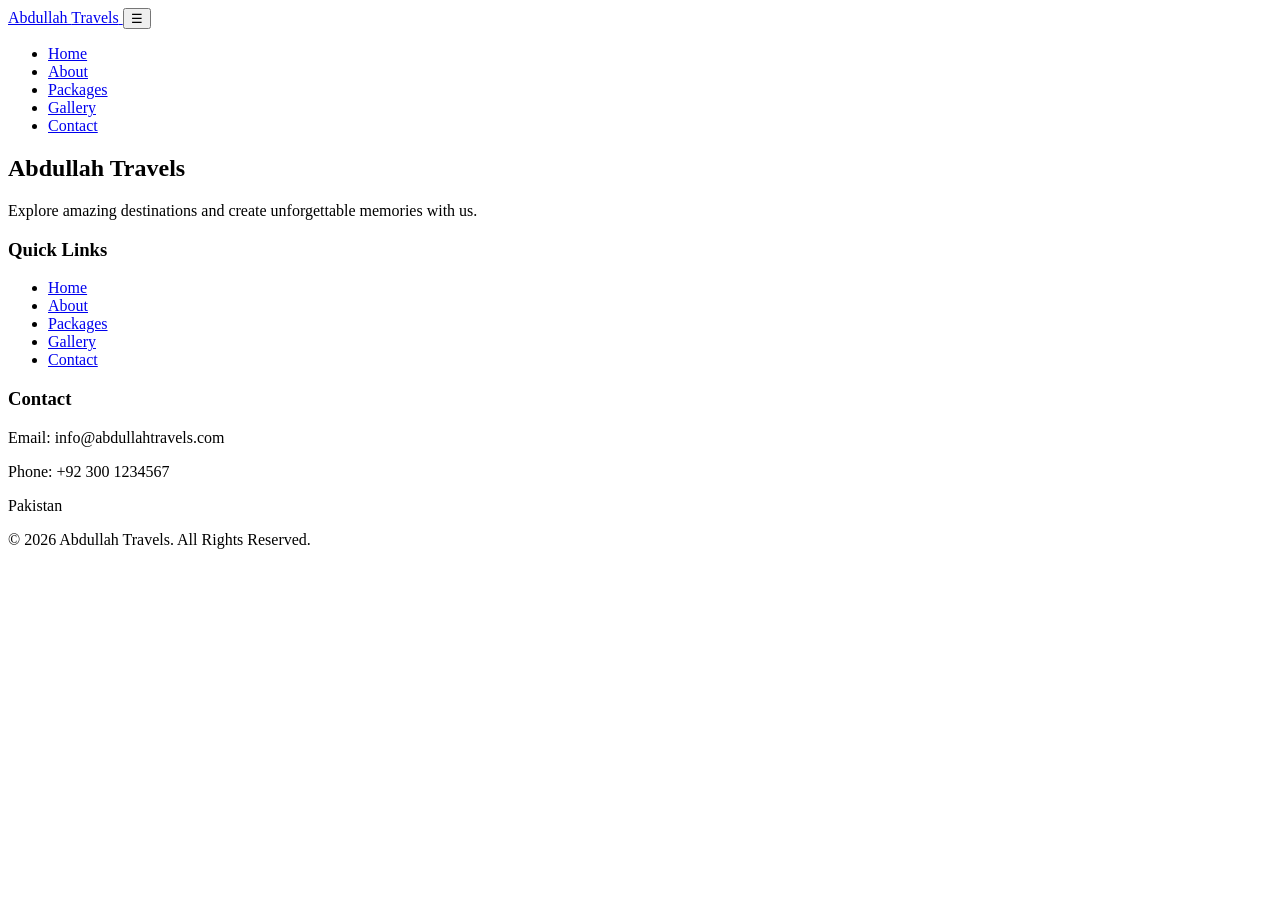
==== index.html @ 73f8c325 "Initial commit" ====
<!DOCTYPE html>
<html lang="en">
<head>
    <meta charset="UTF-8">
    <meta name="viewport" content="width=device-width, initial-scale=1.0">

    <meta
        name="description"
        content="Abdullah Travels - Explore amazing destinations and unforgettable travel experiences."
    >

    <title>Abdullah Travels | Explore More. Travel Better.</title>

    <link rel="stylesheet" href="styles/home.css">
</head>

<body>

    <header class="site-header">

        <nav class="navbar">

            <a href="index.html" class="logo">
                Abdullah <span>Travels</span>
            </a>

            <button
                class="menu-toggle"
                id="menuToggle"
                aria-label="Open navigation menu"
            >
                ☰
            </button>

            <ul class="nav-links" id="navLinks">
                <li>
                    <a href="index.html" class="active">Home</a>
                </li>

                <li>
                    <a href="about.html">About</a>
                </li>

                <li>
                    <a href="packages.html">Packages</a>
                </li>

                <li>
                    <a href="gallery.html">Gallery</a>
                </li>

                <li>
                    <a href="contact.html">Contact</a>
                </li>
            </ul>

        </nav>

    </header>


    <main>

        <!-- Home page content will go here -->

    </main>


    <footer class="site-footer">

        <div class="footer-container">

            <section class="footer-about">
                <h2>Abdullah Travels</h2>

                <p>
                    Explore amazing destinations and create unforgettable
                    memories with us.
                </p>
            </section>


            <section class="footer-links">
                <h3>Quick Links</h3>

                <ul>
                    <li><a href="index.html">Home</a></li>
                    <li><a href="about.html">About</a></li>
                    <li><a href="packages.html">Packages</a></li>
                    <li><a href="gallery.html">Gallery</a></li>
                    <li><a href="contact.html">Contact</a></li>
                </ul>
            </section>


            <section class="footer-contact">
                <h3>Contact</h3>

                <p>Email: info@abdullahtravels.com</p>
                <p>Phone: +92 300 1234567</p>
                <p>Pakistan</p>
            </section>

        </div>


        <div class="footer-bottom">

            <p>
                &copy; 2026 Abdullah Travels. All Rights Reserved.
            </p>

        </div>

    </footer>


    <script src="js/script.js"></script>

</body>
</html>
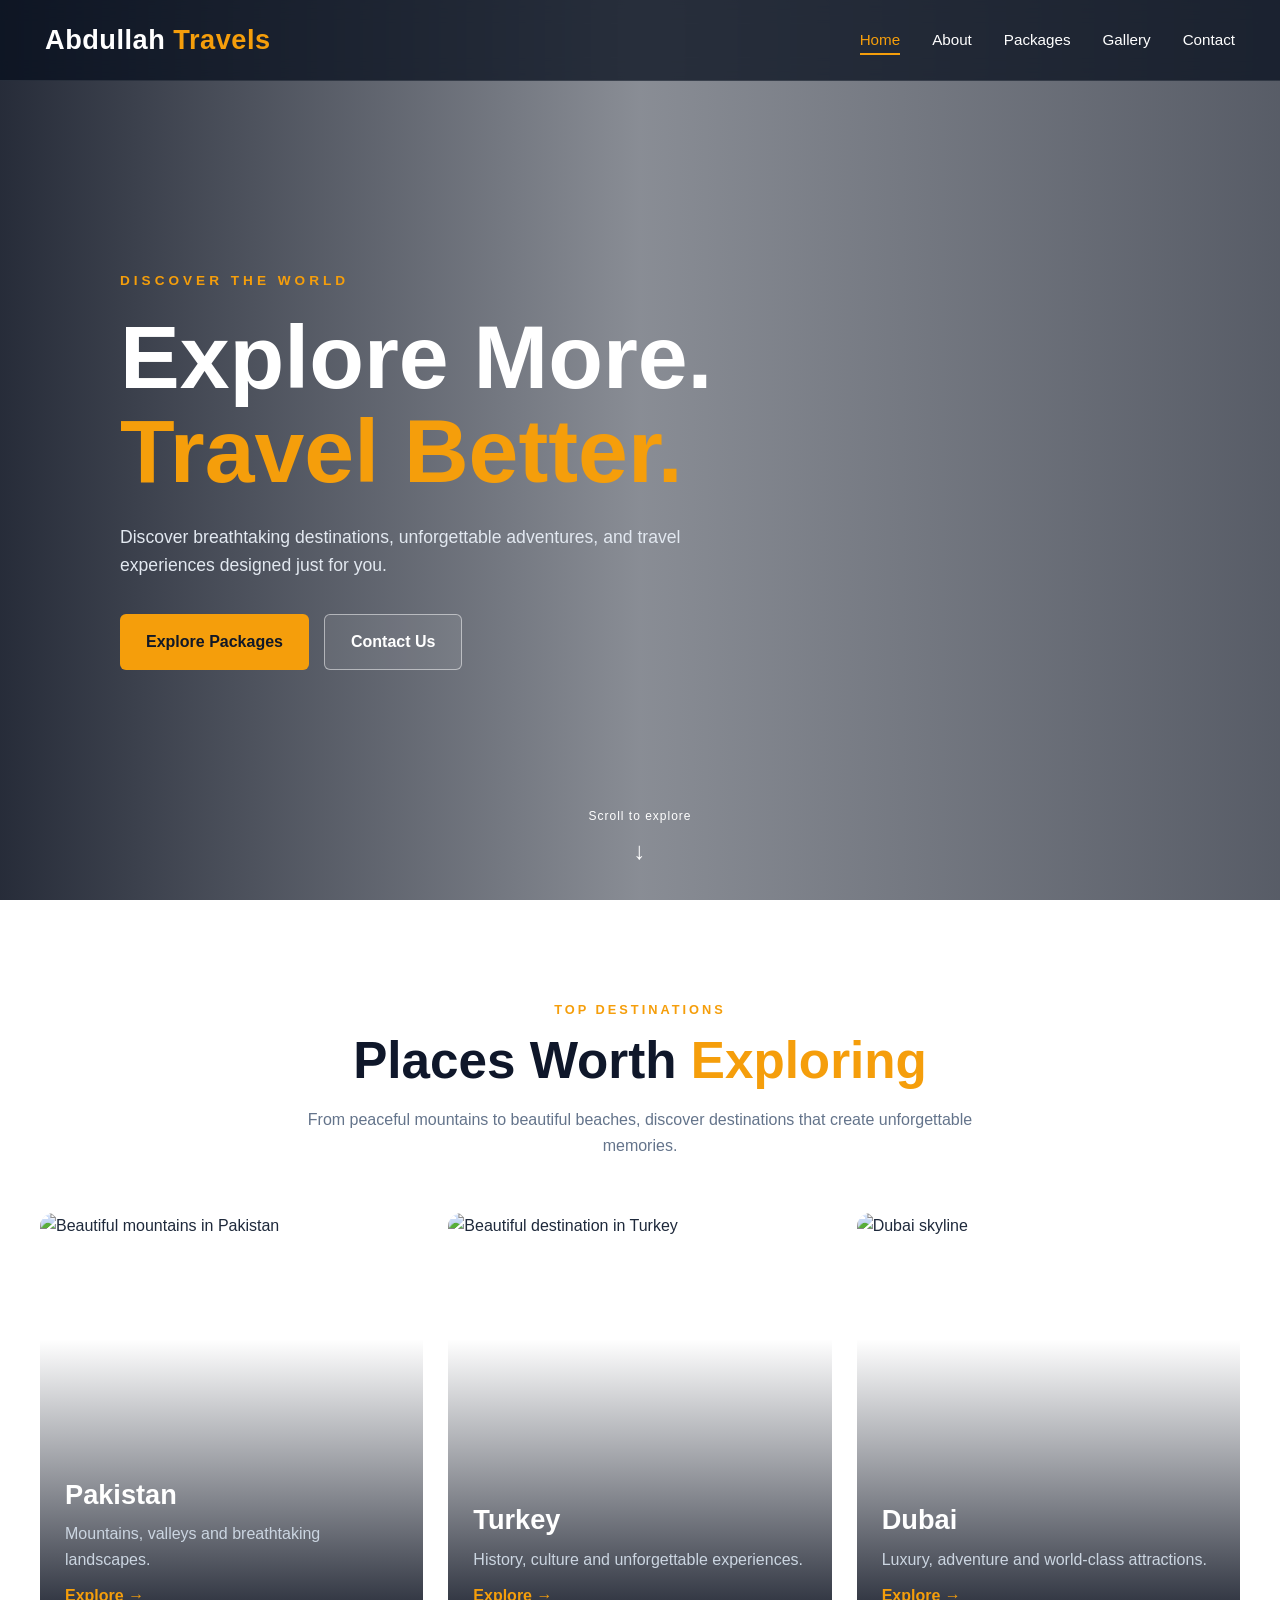
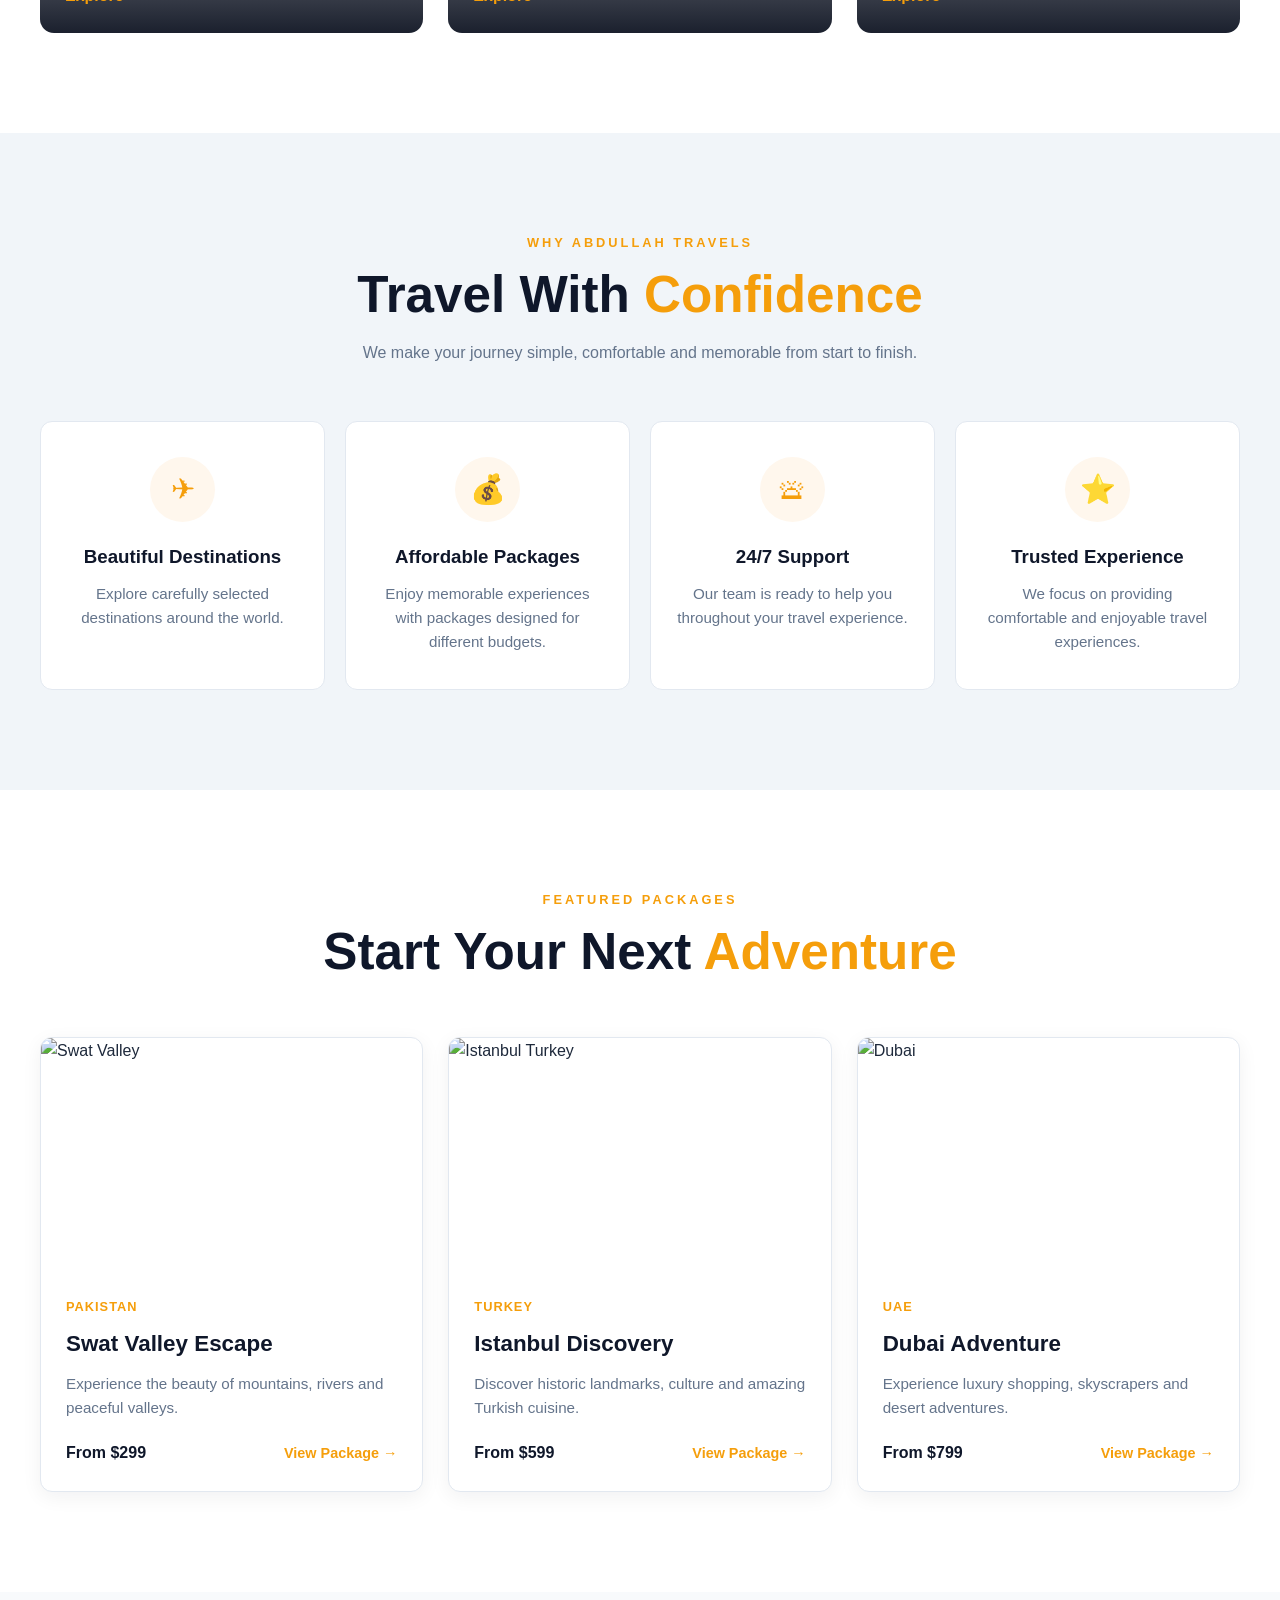
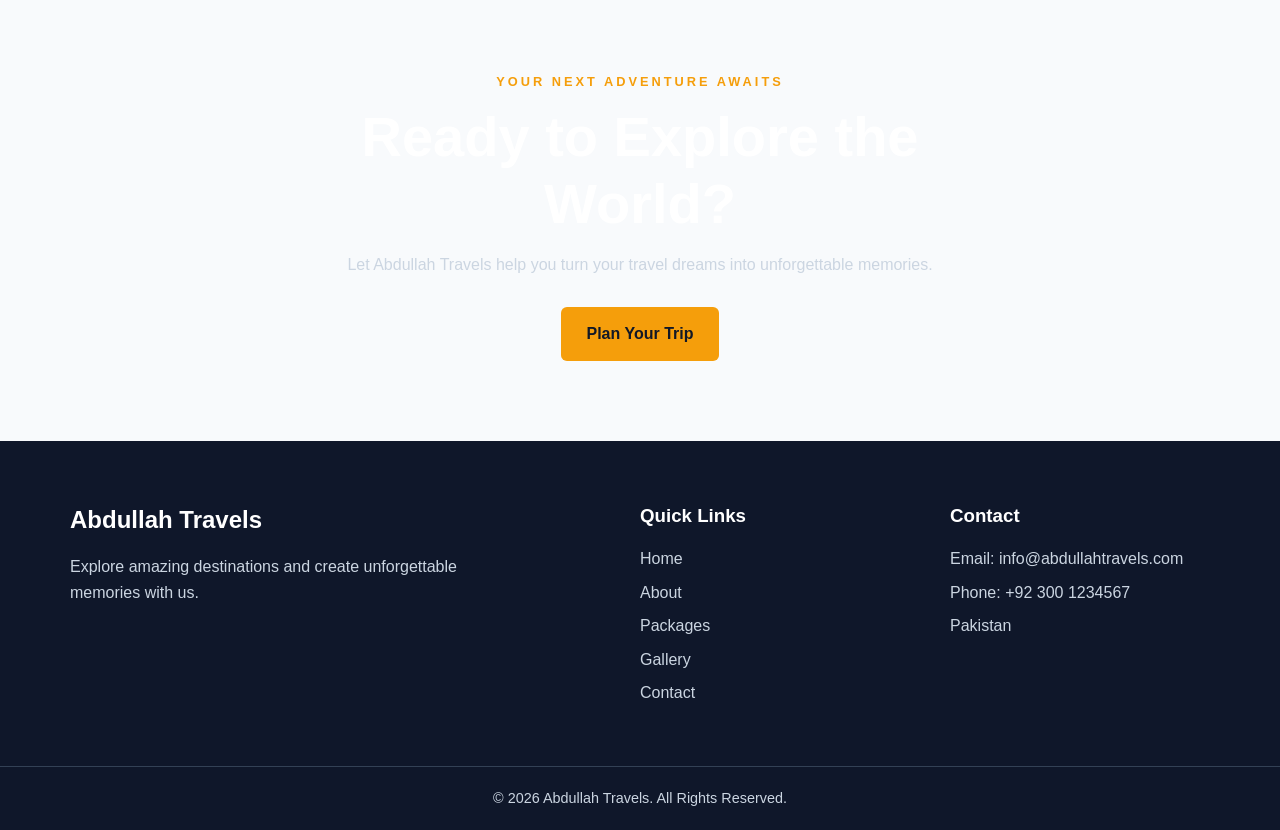
==== commit 50e6832c: "Updating home with initial template and giving basic style" ====
--- a/index.html
+++ b/index.html
@@ -1,13 +1,12 @@
 <!DOCTYPE html>
 <html lang="en">
+
 <head>
     <meta charset="UTF-8">
     <meta name="viewport" content="width=device-width, initial-scale=1.0">
 
-    <meta
-        name="description"
-        content="Abdullah Travels - Explore amazing destinations and unforgettable travel experiences."
-    >
+    <meta name="description"
+        content="Abdullah Travels - Explore amazing destinations and unforgettable travel experiences.">
 
     <title>Abdullah Travels | Explore More. Travel Better.</title>
 
@@ -17,22 +16,18 @@
 <body>
 
     <header class="site-header">
-
         <nav class="navbar">
 
             <a href="index.html" class="logo">
                 Abdullah <span>Travels</span>
             </a>
 
-            <button
-                class="menu-toggle"
-                id="menuToggle"
-                aria-label="Open navigation menu"
-            >
+            <button class="menu-toggle" id="menuToggle" aria-label="Open navigation menu">
                 ☰
             </button>
 
             <ul class="nav-links" id="navLinks">
+
                 <li>
                     <a href="index.html" class="active">Home</a>
                 </li>
@@ -52,16 +47,431 @@
                 <li>
                     <a href="contact.html">Contact</a>
                 </li>
+
             </ul>
 
         </nav>
-
     </header>
 
 
     <main>
 
-        <!-- Home page content will go here -->
+        <!-- ========================================
+             HERO SECTION
+        ========================================= -->
+
+        <section class="hero">
+
+            <!-- Background Video -->
+            <video class="hero-video" autoplay muted loop playsinline>
+                <source src="videos/travel.mp4" type="video/mp4">
+            </video>
+
+            <!-- Dark Overlay -->
+            <div class="hero-overlay"></div>
+
+            <!-- Hero Content -->
+            <div class="hero-content">
+
+                <p class="hero-subtitle">
+                    DISCOVER THE WORLD
+                </p>
+
+                <h1>
+                    Explore More.
+                    <span>Travel Better.</span>
+                </h1>
+
+                <p class="hero-description">
+                    Discover breathtaking destinations, unforgettable adventures,
+                    and travel experiences designed just for you.
+                </p>
+
+                <div class="hero-buttons">
+
+                    <a href="packages.html" class="btn btn-primary">
+                        Explore Packages
+                    </a>
+
+                    <a href="contact.html" class="btn btn-secondary">
+                        Contact Us
+                    </a>
+
+                </div>
+
+            </div>
+
+            <!-- Scroll Indicator -->
+            <div class="scroll-indicator">
+                <span>Scroll to explore</span>
+                <div class="scroll-arrow">↓</div>
+            </div>
+
+        </section>
+
+
+        <!-- ========================================
+             DESTINATIONS SECTION
+        ========================================= -->
+
+        <section class="destinations section">
+
+            <div class="section-heading">
+
+                <p class="section-subtitle">
+                    TOP DESTINATIONS
+                </p>
+
+                <h2>
+                    Places Worth <span>Exploring</span>
+                </h2>
+
+                <p>
+                    From peaceful mountains to beautiful beaches,
+                    discover destinations that create unforgettable memories.
+                </p>
+
+            </div>
+
+
+            <div class="destination-grid">
+
+                <article class="destination-card">
+
+                    <img src="images/destinations/pakistan.jpg"
+                        alt="Beautiful mountains in Pakistan">
+
+                    <div class="destination-content">
+
+                        <h3>Pakistan</h3>
+
+                        <p>
+                            Mountains, valleys and breathtaking landscapes.
+                        </p>
+
+                        <a href="packages.html">
+                            Explore →
+                        </a>
+
+                    </div>
+
+                </article>
+
+
+                <article class="destination-card">
+
+                    <img src="images/destinations/turkey.jpg"
+                        alt="Beautiful destination in Turkey">
+
+                    <div class="destination-content">
+
+                        <h3>Turkey</h3>
+
+                        <p>
+                            History, culture and unforgettable experiences.
+                        </p>
+
+                        <a href="packages.html">
+                            Explore →
+                        </a>
+
+                    </div>
+
+                </article>
+
+
+                <article class="destination-card">
+
+                    <img src="images/destinations/dubai.jpg"
+                        alt="Dubai skyline">
+
+                    <div class="destination-content">
+
+                        <h3>Dubai</h3>
+
+                        <p>
+                            Luxury, adventure and world-class attractions.
+                        </p>
+
+                        <a href="packages.html">
+                            Explore →
+                        </a>
+
+                    </div>
+
+                </article>
+
+            </div>
+
+        </section>
+
+
+        <!-- ========================================
+             WHY CHOOSE US
+        ========================================= -->
+
+        <section class="why-us section">
+
+            <div class="section-heading">
+
+                <p class="section-subtitle">
+                    WHY ABDULLAH TRAVELS
+                </p>
+
+                <h2>
+                    Travel With <span>Confidence</span>
+                </h2>
+
+                <p>
+                    We make your journey simple, comfortable and memorable
+                    from start to finish.
+                </p>
+
+            </div>
+
+
+            <div class="features-grid">
+
+                <article class="feature-card">
+
+                    <div class="feature-icon">
+                        ✈
+                    </div>
+
+                    <h3>
+                        Beautiful Destinations
+                    </h3>
+
+                    <p>
+                        Explore carefully selected destinations
+                        around the world.
+                    </p>
+
+                </article>
+
+
+                <article class="feature-card">
+
+                    <div class="feature-icon">
+                        💰
+                    </div>
+
+                    <h3>
+                        Affordable Packages
+                    </h3>
+
+                    <p>
+                        Enjoy memorable experiences with packages
+                        designed for different budgets.
+                    </p>
+
+                </article>
+
+
+                <article class="feature-card">
+
+                    <div class="feature-icon">
+                        🛎
+                    </div>
+
+                    <h3>
+                        24/7 Support
+                    </h3>
+
+                    <p>
+                        Our team is ready to help you throughout
+                        your travel experience.
+                    </p>
+
+                </article>
+
+
+                <article class="feature-card">
+
+                    <div class="feature-icon">
+                        ⭐
+                    </div>
+
+                    <h3>
+                        Trusted Experience
+                    </h3>
+
+                    <p>
+                        We focus on providing comfortable and
+                        enjoyable travel experiences.
+                    </p>
+
+                </article>
+
+            </div>
+
+        </section>
+
+
+        <!-- ========================================
+             FEATURED PACKAGES
+        ========================================= -->
+
+        <section class="packages-preview section">
+
+            <div class="section-heading">
+
+                <p class="section-subtitle">
+                    FEATURED PACKAGES
+                </p>
+
+                <h2>
+                    Start Your Next <span>Adventure</span>
+                </h2>
+
+            </div>
+
+
+            <div class="package-grid">
+
+                <article class="package-card">
+
+                    <img src="images/packages/swat.jpg"
+                        alt="Swat Valley">
+
+                    <div class="package-content">
+
+                        <span class="package-location">
+                            Pakistan
+                        </span>
+
+                        <h3>
+                            Swat Valley Escape
+                        </h3>
+
+                        <p>
+                            Experience the beauty of mountains,
+                            rivers and peaceful valleys.
+                        </p>
+
+                        <div class="package-footer">
+
+                            <strong>
+                                From $299
+                            </strong>
+
+                            <a href="packages.html">
+                                View Package →
+                            </a>
+
+                        </div>
+
+                    </div>
+
+                </article>
+
+
+                <article class="package-card">
+
+                    <img src="images/packages/istanbul.jpg"
+                        alt="Istanbul Turkey">
+
+                    <div class="package-content">
+
+                        <span class="package-location">
+                            Turkey
+                        </span>
+
+                        <h3>
+                            Istanbul Discovery
+                        </h3>
+
+                        <p>
+                            Discover historic landmarks, culture
+                            and amazing Turkish cuisine.
+                        </p>
+
+                        <div class="package-footer">
+
+                            <strong>
+                                From $599
+                            </strong>
+
+                            <a href="packages.html">
+                                View Package →
+                            </a>
+
+                        </div>
+
+                    </div>
+
+                </article>
+
+
+                <article class="package-card">
+
+                    <img src="images/packages/dubai.jpg"
+                        alt="Dubai">
+
+                    <div class="package-content">
+
+                        <span class="package-location">
+                            UAE
+                        </span>
+
+                        <h3>
+                            Dubai Adventure
+                        </h3>
+
+                        <p>
+                            Experience luxury shopping,
+                            skyscrapers and desert adventures.
+                        </p>
+
+                        <div class="package-footer">
+
+                            <strong>
+                                From $799
+                            </strong>
+
+                            <a href="packages.html">
+                                View Package →
+                            </a>
+
+                        </div>
+
+                    </div>
+
+                </article>
+
+            </div>
+
+        </section>
+
+
+        <!-- ========================================
+             CALL TO ACTION
+        ========================================= -->
+
+        <section class="cta">
+
+            <div class="cta-content">
+
+                <p class="section-subtitle">
+                    YOUR NEXT ADVENTURE AWAITS
+                </p>
+
+                <h2>
+                    Ready to Explore the World?
+                </h2>
+
+                <p>
+                    Let Abdullah Travels help you turn your travel
+                    dreams into unforgettable memories.
+                </p>
+
+                <a href="contact.html" class="btn btn-primary">
+                    Plan Your Trip
+                </a>
+
+            </div>
+
+        </section>
 
     </main>
 
@@ -71,34 +481,70 @@
         <div class="footer-container">
 
             <section class="footer-about">
-                <h2>Abdullah Travels</h2>
+
+                <h2>
+                    Abdullah Travels
+                </h2>
 
                 <p>
                     Explore amazing destinations and create unforgettable
                     memories with us.
                 </p>
+
             </section>
 
 
             <section class="footer-links">
-                <h3>Quick Links</h3>
+
+                <h3>
+                    Quick Links
+                </h3>
 
                 <ul>
-                    <li><a href="index.html">Home</a></li>
-                    <li><a href="about.html">About</a></li>
-                    <li><a href="packages.html">Packages</a></li>
-                    <li><a href="gallery.html">Gallery</a></li>
-                    <li><a href="contact.html">Contact</a></li>
+
+                    <li>
+                        <a href="index.html">Home</a>
+                    </li>
+
+                    <li>
+                        <a href="about.html">About</a>
+                    </li>
+
+                    <li>
+                        <a href="packages.html">Packages</a>
+                    </li>
+
+                    <li>
+                        <a href="gallery.html">Gallery</a>
+                    </li>
+
+                    <li>
+                        <a href="contact.html">Contact</a>
+                    </li>
+
                 </ul>
+
             </section>
 
 
             <section class="footer-contact">
-                <h3>Contact</h3>
-
-                <p>Email: info@abdullahtravels.com</p>
-                <p>Phone: +92 300 1234567</p>
-                <p>Pakistan</p>
+
+                <h3>
+                    Contact
+                </h3>
+
+                <p>
+                    Email: info@abdullahtravels.com
+                </p>
+
+                <p>
+                    Phone: +92 300 1234567
+                </p>
+
+                <p>
+                    Pakistan
+                </p>
+
             </section>
 
         </div>
@@ -118,4 +564,5 @@
     <script src="js/script.js"></script>
 
 </body>
+
 </html>
--- a/styles/home.css
+++ b/styles/home.css
@@ -0,0 +1,722 @@
+/* ========================================
+RESET
+======================================== */
+
+* {
+  margin: 0;
+  padding: 0;
+  box-sizing: border-box;
+}
+
+html {
+  scroll-behavior: smooth;
+}
+
+body {
+  font-family: Arial, Helvetica, sans-serif;
+  background: #f8fafc;
+  color: #1e293b;
+  line-height: 1.6;
+}
+
+a {
+  text-decoration: none;
+  color: inherit;
+}
+
+ul {
+  list-style: none;
+}
+
+img {
+  width: 100%;
+  display: block;
+}
+
+/* ========================================
+NAVBAR
+======================================== */
+
+.site-header {
+  position: fixed;
+  top: 0;
+  left: 0;
+  width: 100%;
+  z-index: 1000;
+  background: rgba(7, 15, 30, 0.75);
+  backdrop-filter: blur(10px);
+  border-bottom: 1px solid rgba(255, 255, 255, 0.1);
+}
+
+.navbar {
+  max-width: 1250px;
+  margin: auto;
+  padding: 18px 30px;
+  display: flex;
+  align-items: center;
+  justify-content: space-between;
+}
+
+.logo {
+  color: #ffffff;
+  font-size: 1.7rem;
+  font-weight: 700;
+  letter-spacing: 0.5px;
+}
+
+.logo span {
+  color: #f59e0b;
+}
+
+.nav-links {
+  display: flex;
+  align-items: center;
+  gap: 32px;
+}
+
+.nav-links a {
+  color: #ffffff;
+  font-size: 0.95rem;
+  font-weight: 500;
+  position: relative;
+  transition: color 0.3s ease;
+}
+
+.nav-links a::after {
+  content: "";
+  position: absolute;
+  left: 0;
+  bottom: -7px;
+  width: 0;
+  height: 2px;
+  background: #f59e0b;
+  transition: width 0.3s ease;
+}
+
+.nav-links a:hover,
+.nav-links a.active {
+  color: #f59e0b;
+}
+
+.nav-links a:hover::after,
+.nav-links a.active::after {
+  width: 100%;
+}
+
+/* ========================================
+MOBILE MENU
+======================================== */
+
+.menu-toggle {
+  display: none;
+  border: none;
+  background: transparent;
+  color: #ffffff;
+  font-size: 1.8rem;
+  cursor: pointer;
+}
+
+/* ========================================
+HERO
+======================================== */
+
+.hero {
+  min-height: 100vh;
+  position: relative;
+  display: flex;
+  align-items: center;
+  justify-content: center;
+  overflow: hidden;
+  background-image: url("../images/hero/travel-fallback.jpg");
+  background-size: cover;
+  background-position: center;
+}
+
+/* Background video */
+
+.hero-video {
+  position: absolute;
+  top: 50%;
+  left: 50%;
+  width: 100%;
+  height: 100%;
+  object-fit: cover;
+  transform: translate(-50%, -50%);
+  z-index: 0;
+}
+
+/* Dark overlay */
+
+.hero-overlay {
+  position: absolute;
+  inset: 0;
+  background:
+    linear-gradient(
+      90deg,
+      rgba(2, 8, 23, 0.85),
+      rgba(2, 8, 23, 0.45),
+      rgba(2, 8, 23, 0.65)
+    );
+  z-index: 1;
+}
+
+/* Hero text */
+
+.hero-content {
+  position: relative;
+  z-index: 2;
+  width: 100%;
+  max-width: 1100px;
+  padding: 120px 30px 80px;
+  color: #ffffff;
+}
+
+.hero-subtitle {
+  color: #f59e0b;
+  font-size: 0.85rem;
+  font-weight: 700;
+  letter-spacing: 4px;
+  margin-bottom: 18px;
+}
+
+.hero-content h1 {
+  max-width: 800px;
+  font-size: clamp(3rem, 7vw, 6rem);
+  line-height: 1.05;
+  margin-bottom: 25px;
+  font-weight: 800;
+}
+
+.hero-content h1 span {
+  display: block;
+  color: #f59e0b;
+}
+
+.hero-description {
+  max-width: 600px;
+  font-size: 1.1rem;
+  color: #e2e8f0;
+  margin-bottom: 35px;
+}
+
+/* ========================================
+BUTTONS
+======================================== */
+
+.hero-buttons {
+  display: flex;
+  gap: 15px;
+  flex-wrap: wrap;
+}
+
+.btn {
+  display: inline-flex;
+  align-items: center;
+  justify-content: center;
+  padding: 14px 26px;
+  border-radius: 6px;
+  font-weight: 700;
+  transition:
+    transform 0.3s ease,
+    background 0.3s ease;
+}
+
+.btn:hover {
+  transform: translateY(-3px);
+}
+
+.btn-primary {
+  background: #f59e0b;
+  color: #111827;
+}
+
+.btn-primary:hover {
+  background: #fbbf24;
+}
+
+.btn-secondary {
+  border: 1px solid rgba(255, 255, 255, 0.5);
+  color: #ffffff;
+  background: rgba(255, 255, 255, 0.08);
+}
+
+.btn-secondary:hover {
+  background: rgba(255, 255, 255, 0.18);
+}
+
+/* ========================================
+SCROLL INDICATOR
+======================================== */
+
+.scroll-indicator {
+  position: absolute;
+  bottom: 30px;
+  left: 50%;
+  transform: translateX(-50%);
+  z-index: 2;
+  color: #ffffff;
+  text-align: center;
+  font-size: 0.75rem;
+  letter-spacing: 1px;
+}
+
+.scroll-arrow {
+  font-size: 1.5rem;
+  margin-top: 5px;
+  animation: scrollDown 1.5s infinite;
+}
+
+@keyframes scrollDown {
+  0% {
+    transform: translateY(0);
+  }
+
+  50% {
+    transform: translateY(7px);
+  }
+
+  100% {
+    transform: translateY(0);
+  }
+}
+
+/* ========================================
+GENERAL SECTION
+======================================== */
+
+.section {
+  padding: 100px 30px;
+}
+
+.section-heading {
+  max-width: 700px;
+  margin: 0 auto 55px;
+  text-align: center;
+}
+
+.section-subtitle {
+  color: #f59e0b;
+  font-size: 0.8rem;
+  font-weight: 700;
+  letter-spacing: 3px;
+  margin-bottom: 10px;
+}
+
+.section-heading h2 {
+  font-size: clamp(2rem, 4vw, 3.2rem);
+  color: #0f172a;
+  line-height: 1.2;
+  margin-bottom: 15px;
+}
+
+.section-heading h2 span {
+  color: #f59e0b;
+}
+
+.section-heading > p:last-child {
+  color: #64748b;
+}
+
+/* ========================================
+DESTINATIONS
+======================================== */
+
+.destinations {
+  background: #ffffff;
+}
+
+.destination-grid {
+  max-width: 1200px;
+  margin: auto;
+  display: grid;
+  grid-template-columns: repeat(3, 1fr);
+  gap: 25px;
+}
+
+.destination-card {
+  position: relative;
+  height: 420px;
+  border-radius: 14px;
+  overflow: hidden;
+  cursor: pointer;
+}
+
+.destination-card img {
+  height: 100%;
+  object-fit: cover;
+  transition: transform 0.5s ease;
+}
+
+.destination-card:hover img {
+  transform: scale(1.08);
+}
+
+.destination-card::after {
+  content: "";
+  position: absolute;
+  inset: 0;
+  background:
+    linear-gradient(
+      transparent 30%,
+      rgba(2, 8, 23, 0.9)
+    );
+}
+
+.destination-content {
+  position: absolute;
+  left: 25px;
+  right: 25px;
+  bottom: 25px;
+  z-index: 2;
+  color: #ffffff;
+}
+
+.destination-content h3 {
+  font-size: 1.7rem;
+  margin-bottom: 5px;
+}
+
+.destination-content p {
+  color: #cbd5e1;
+  margin-bottom: 10px;
+}
+
+.destination-content a {
+  color: #f59e0b;
+  font-weight: 700;
+}
+
+/* ========================================
+WHY US
+======================================== */
+
+.why-us {
+  background: #f1f5f9;
+}
+
+.features-grid {
+  max-width: 1200px;
+  margin: auto;
+  display: grid;
+  grid-template-columns: repeat(4, 1fr);
+  gap: 20px;
+}
+
+.feature-card {
+  background: #ffffff;
+  padding: 35px 25px;
+  border-radius: 12px;
+  text-align: center;
+  border: 1px solid #e2e8f0;
+  transition:
+    transform 0.3s ease,
+    box-shadow 0.3s ease;
+}
+
+.feature-card:hover {
+  transform: translateY(-8px);
+  box-shadow: 0 15px 35px rgba(15, 23, 42, 0.1);
+}
+
+.feature-icon {
+  width: 65px;
+  height: 65px;
+  margin: 0 auto 20px;
+  display: flex;
+  align-items: center;
+  justify-content: center;
+  border-radius: 50%;
+  background: #fff7ed;
+  color: #f59e0b;
+  font-size: 1.8rem;
+}
+
+.feature-card h3 {
+  color: #0f172a;
+  margin-bottom: 10px;
+}
+
+.feature-card p {
+  color: #64748b;
+  font-size: 0.95rem;
+}
+
+/* ========================================
+PACKAGES
+======================================== */
+
+.packages-preview {
+  background: #ffffff;
+}
+
+.package-grid {
+  max-width: 1200px;
+  margin: auto;
+  display: grid;
+  grid-template-columns: repeat(3, 1fr);
+  gap: 25px;
+}
+
+.package-card {
+  overflow: hidden;
+  border-radius: 12px;
+  background: #ffffff;
+  border: 1px solid #e2e8f0;
+  box-shadow: 0 5px 20px rgba(15, 23, 42, 0.06);
+  transition:
+    transform 0.3s ease,
+    box-shadow 0.3s ease;
+}
+
+.package-card:hover {
+  transform: translateY(-8px);
+  box-shadow: 0 15px 35px rgba(15, 23, 42, 0.12);
+}
+
+.package-card > img {
+  height: 230px;
+  object-fit: cover;
+}
+
+.package-content {
+  padding: 25px;
+}
+
+.package-location {
+  color: #f59e0b;
+  font-size: 0.8rem;
+  font-weight: 700;
+  text-transform: uppercase;
+  letter-spacing: 1px;
+}
+
+.package-content h3 {
+  color: #0f172a;
+  font-size: 1.4rem;
+  margin: 7px 0 10px;
+}
+
+.package-content p {
+  color: #64748b;
+  font-size: 0.95rem;
+  margin-bottom: 20px;
+}
+
+.package-footer {
+  display: flex;
+  align-items: center;
+  justify-content: space-between;
+  gap: 15px;
+}
+
+.package-footer strong {
+  color: #0f172a;
+}
+
+.package-footer a {
+  color: #f59e0b;
+  font-size: 0.9rem;
+  font-weight: 700;
+}
+
+/* ========================================
+CALL TO ACTION
+======================================== */
+
+.cta {
+  min-height: 430px;
+  padding: 80px 30px;
+  display: flex;
+  align-items: center;
+  justify-content: center;
+  text-align: center;
+  color: #ffffff;
+  background:
+    linear-gradient(
+      rgba(2, 8, 23, 0.75),
+      rgba(2, 8, 23, 0.75)
+    ),
+    url("../images/hero/cta-travel.jpg");
+  background-size: cover;
+  background-position: center;
+  background-attachment: fixed;
+}
+
+.cta-content {
+  max-width: 700px;
+}
+
+.cta h2 {
+  font-size: clamp(2rem, 5vw, 3.5rem);
+  line-height: 1.2;
+  margin-bottom: 15px;
+}
+
+.cta-content > p:not(.section-subtitle) {
+  color: #cbd5e1;
+  margin-bottom: 30px;
+}
+
+/* ========================================
+FOOTER
+======================================== */
+
+.site-footer {
+  background: #0f172a;
+  color: #cbd5e1;
+}
+
+.footer-container {
+  max-width: 1200px;
+  margin: auto;
+  padding: 60px 30px;
+  display: grid;
+  grid-template-columns: 2fr 1fr 1fr;
+  gap: 50px;
+}
+
+.footer-container h2,
+.footer-container h3 {
+  color: #ffffff;
+  margin-bottom: 15px;
+}
+
+.footer-about p {
+  max-width: 400px;
+}
+
+.footer-links ul {
+  display: flex;
+  flex-direction: column;
+  gap: 8px;
+}
+
+.footer-links a:hover {
+  color: #f59e0b;
+}
+
+.footer-contact p {
+  margin-bottom: 8px;
+}
+
+.footer-bottom {
+  padding: 20px 30px;
+  text-align: center;
+  border-top: 1px solid #334155;
+  font-size: 0.9rem;
+}
+
+/* ========================================
+TABLET
+======================================== */
+
+@media (max-width: 1000px) {
+
+  .destination-grid,
+  .package-grid {
+    grid-template-columns: repeat(2, 1fr);
+  }
+
+  .features-grid {
+    grid-template-columns: repeat(2, 1fr);
+  }
+}
+
+/* ========================================
+MOBILE
+======================================== */
+
+@media (max-width: 768px) {
+
+  .navbar {
+    padding: 16px 20px;
+  }
+
+  .menu-toggle {
+    display: block;
+  }
+
+  .nav-links {
+    display: none;
+    position: absolute;
+    top: 100%;
+    left: 0;
+    width: 100%;
+    padding: 25px;
+    flex-direction: column;
+    align-items: center;
+    gap: 20px;
+    background: #0f172a;
+  }
+
+  .nav-links.show {
+    display: flex;
+  }
+
+  .hero-content {
+    padding: 120px 25px 80px;
+  }
+
+  .hero-content h1 {
+    font-size: 3.2rem;
+  }
+
+  .hero-description {
+    font-size: 1rem;
+  }
+
+  .destination-grid,
+  .package-grid,
+  .features-grid {
+    grid-template-columns: 1fr;
+  }
+
+  .section {
+    padding: 75px 20px;
+  }
+
+  .destination-card {
+    height: 380px;
+  }
+
+  .footer-container {
+    grid-template-columns: 1fr;
+    text-align: center;
+    gap: 35px;
+  }
+
+  .footer-about p {
+    margin: auto;
+  }
+
+  .cta {
+    background-attachment: scroll;
+  }
+}
+
+/* ========================================
+SMALL MOBILE
+======================================== */
+
+@media (max-width: 480px) {
+
+  .logo {
+    font-size: 1.35rem;
+  }
+
+  .hero-content h1 {
+    font-size: 2.6rem;
+  }
+
+  .hero-buttons {
+    flex-direction: column;
+  }
+
+  .btn {
+    width: 100%;
+  }
+
+  .scroll-indicator {
+    display: none;
+  }
+}
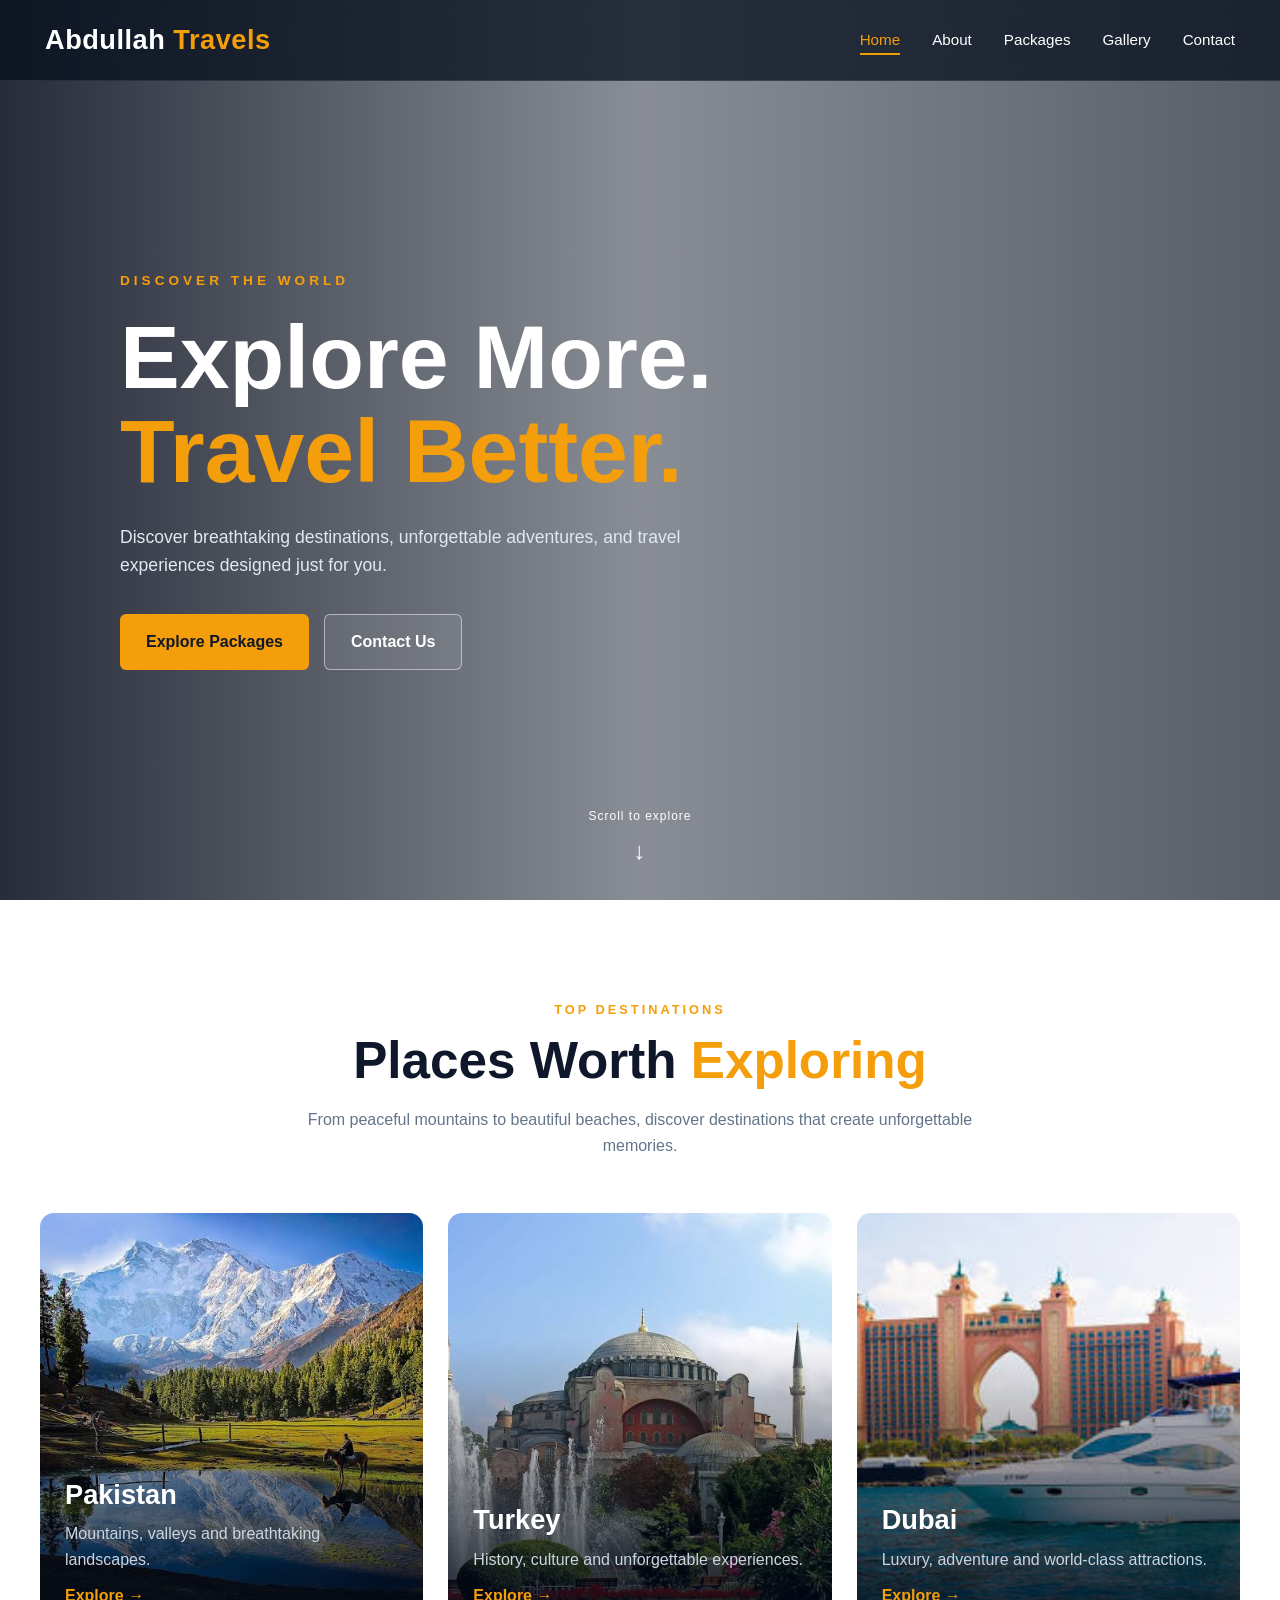
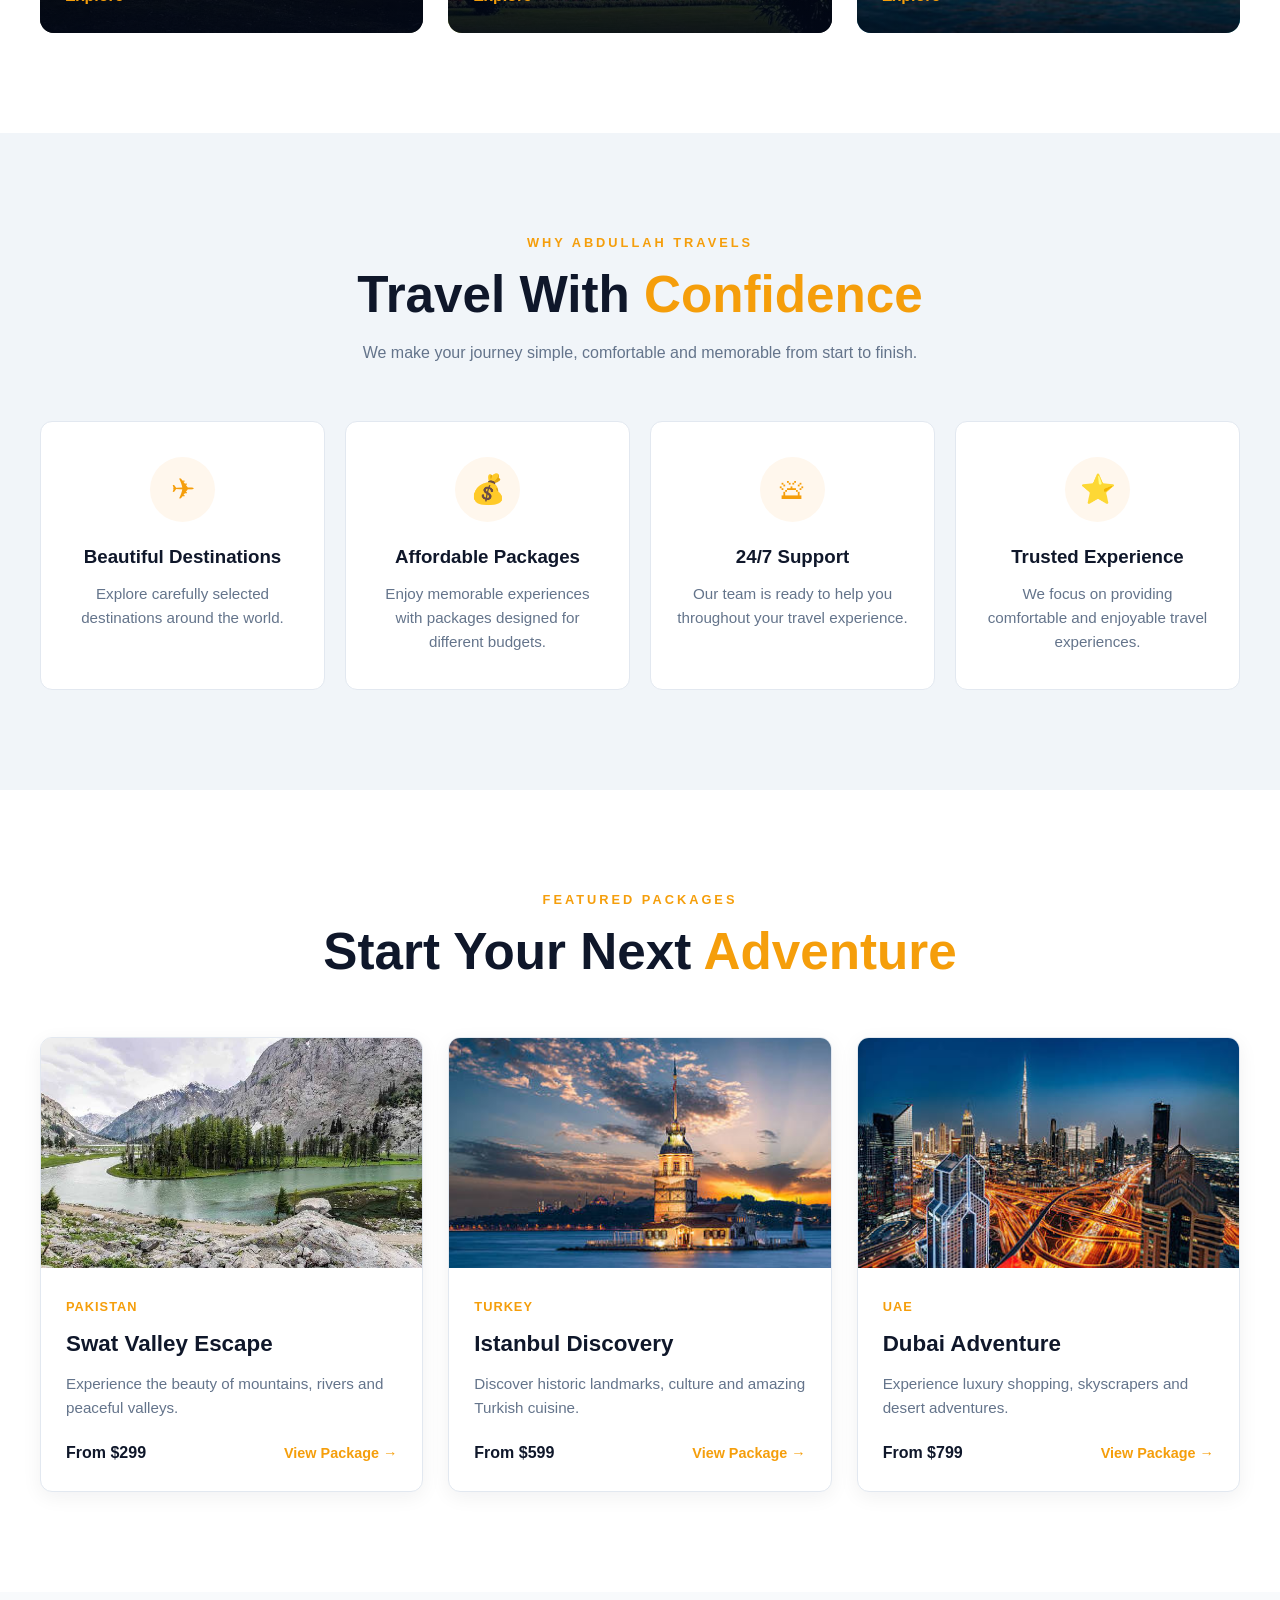
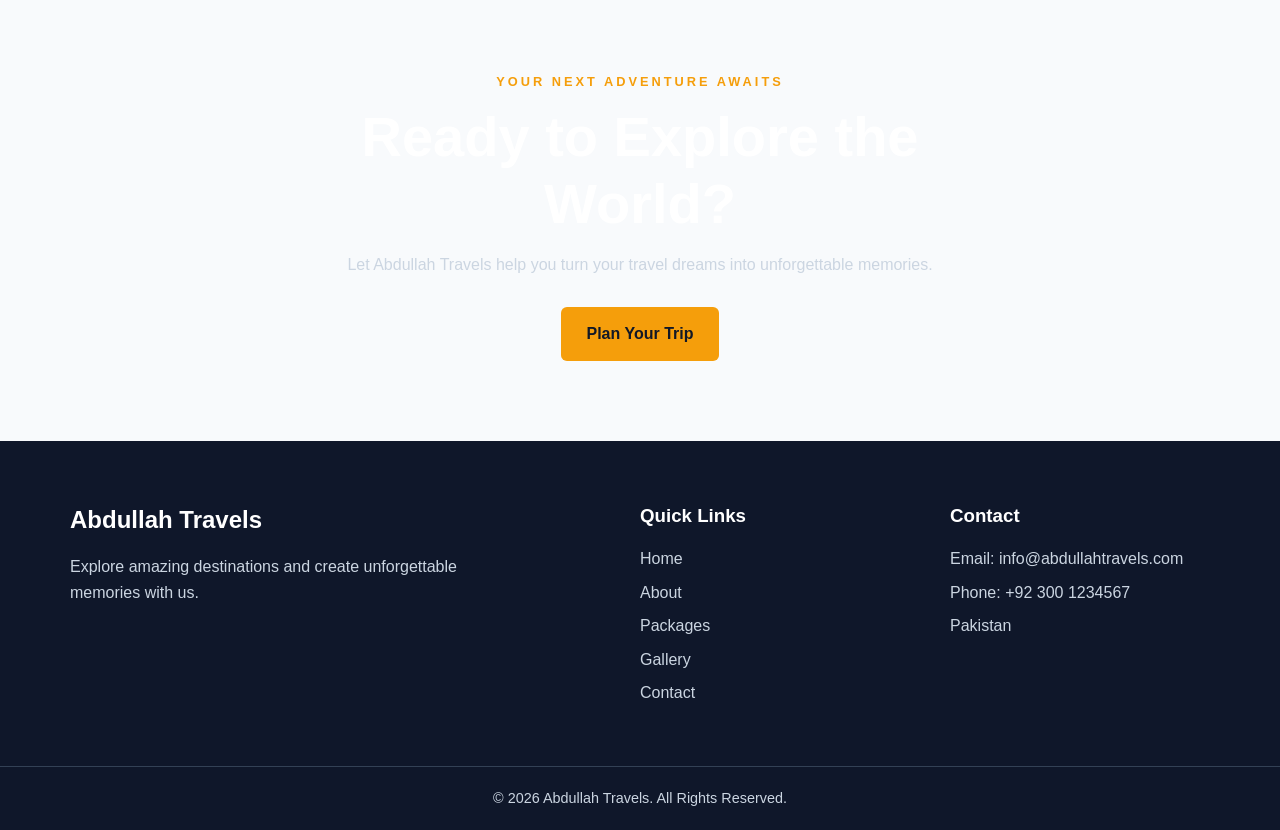
==== commit aa57fe47: "Incorporating the images in our homepage" ====
--- a/index.html
+++ b/index.html
@@ -138,7 +138,7 @@
 
                 <article class="destination-card">
 
-                    <img src="images/destinations/pakistan.jpg"
+                    <img src="images/destinations/pakistan2.jfif"
                         alt="Beautiful mountains in Pakistan">
 
                     <div class="destination-content">
@@ -160,7 +160,7 @@
 
                 <article class="destination-card">
 
-                    <img src="images/destinations/turkey.jpg"
+                    <img src="images/destinations/turkey.jfif"
                         alt="Beautiful destination in Turkey">
 
                     <div class="destination-content">
@@ -182,7 +182,7 @@
 
                 <article class="destination-card">
 
-                    <img src="images/destinations/dubai.jpg"
+                    <img src="images/destinations/dubai.jfif"
                         alt="Dubai skyline">
 
                     <div class="destination-content">
@@ -331,7 +331,7 @@
 
                 <article class="package-card">
 
-                    <img src="images/packages/swat.jpg"
+                    <img src="images/packages/swat.jfif"
                         alt="Swat Valley">
 
                     <div class="package-content">
@@ -368,7 +368,7 @@
 
                 <article class="package-card">
 
-                    <img src="images/packages/istanbul.jpg"
+                    <img src="images/packages/istanbul.jfif"
                         alt="Istanbul Turkey">
 
                     <div class="package-content">
@@ -405,7 +405,7 @@
 
                 <article class="package-card">
 
-                    <img src="images/packages/dubai.jpg"
+                    <img src="images/packages/dubai.jfif"
                         alt="Dubai">
 
                     <div class="package-content">
